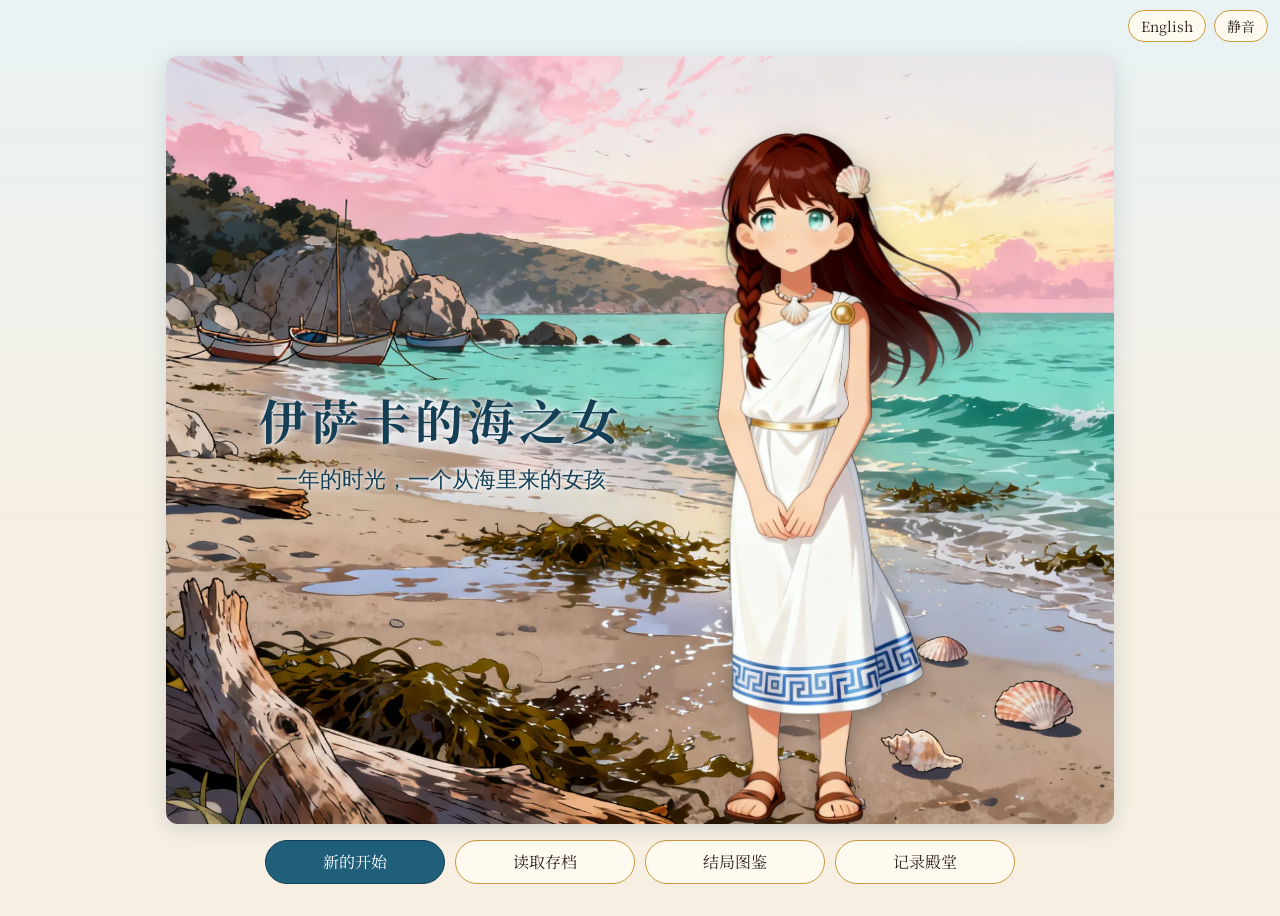
==== index.html @ 1f561f21 "Publish Ione of Ithaca (seadaughter.games) Co-Authored-By: Claude Opus 5.5 <noreply@anthropic.com> C" ====
<!doctype html>
<html lang="zh">
<head>
  <meta charset="utf-8">
  <meta name="viewport" content="width=device-width, initial-scale=1">
  <title>伊萨卡的海之女 · Ione of Ithaca</title>
    <meta name="description" content="伊萨卡的海之女 · Ione of Ithaca — 一款改编自《奥德赛》的中英双语网页养成游戏：陪伴从海里来的女孩伊俄涅度过一年，决定她会成为英雄、诗人、航海家，还是回到大海。">
  <meta property="og:title" content="伊萨卡的海之女 · Ione of Ithaca">
  <meta property="og:description" content="A bilingual raising game inspired by the Odyssey: spend a year with Ione, the girl the sea washed ashore on Ithaca.">
  <meta property="og:image" content="https://seadaughter.games/og.jpg">
  <meta property="og:url" content="https://seadaughter.games/">
  <meta name="twitter:card" content="summary_large_image">
  <link rel="icon" href="favicon.png">
  <link rel="apple-touch-icon" href="apple-touch-icon.png">
  <meta name="theme-color" content="#1f5f7a">
  <link rel="preconnect" href="https://fonts.googleapis.com">
  <link href="https://fonts.googleapis.com/css2?family=Noto+Serif+SC:wght@400;700&family=Cormorant+Garamond:wght@500;700&display=swap" rel="stylesheet">
  <link rel="stylesheet" href="css/style.css">
</head>
<body>
  <div id="topbar">
    <button id="btn-lang" data-testid="lang"></button>
    <button id="btn-mute" data-testid="mute"></button>
  </div>
  <main id="app"></main>
  <div id="toast" role="status"></div>
  <script type="module" src="js/main.js"></script>
</body>
</html>
---- css/style.css ----
:root {
  --sea: #1f5f7a; --sea-deep: #143f55; --wine: #4a1f4f;
  --sand: #f6efe2; --paper: #fffaf0; --ink: #2b2420; --muted: #7a6e62;
  --gold: #c99a3b; --meander: #2c6aa0; --good: #2f8a4f; --bad: #b0413e;
  --radius: 12px;
}
* { box-sizing: border-box; }
html, body { margin: 0; min-height: 100%; }
:root { color-scheme: light; }  /* 游戏固定使用这一套浅色画面 */
body {
  background: linear-gradient(180deg, #e9f2f4 0%, var(--sand) 60%);
  color: var(--ink);
  font-family: 'Noto Serif SC', 'Cormorant Garamond', Georgia, serif;
  font-size: 16px; line-height: 1.6;
}
body.storm { background: linear-gradient(180deg, #2a1830 0%, var(--wine) 70%); color: #f3e9f5; }
button {
  font: inherit; cursor: pointer; border: 1px solid var(--gold); background: var(--paper);
  color: var(--ink); padding: 8px 16px; border-radius: 999px; transition: transform .1s, background .2s;
}
button:hover { background: #fff3d6; }
button:active { transform: scale(.97); }
button.primary { background: var(--sea); color: #fff; border-color: var(--sea-deep); }
button.primary:hover { background: var(--sea-deep); }
button:disabled { opacity: .5; cursor: default; }
#topbar { position: fixed; top: calc(10px + env(safe-area-inset-top, 0px)); right: max(12px, env(safe-area-inset-right, 0px)); display: flex; gap: 8px; z-index: 10; }
#topbar button { padding: 4px 12px; font-size: 14px; }
#app { max-width: 980px; margin: 0 auto; padding-block: 56px 32px; padding-left: max(16px, env(safe-area-inset-left, 0px)); padding-right: max(16px, env(safe-area-inset-right, 0px)); }
.card { background: var(--paper); border-radius: var(--radius); padding: 20px; box-shadow: 0 4px 20px rgba(20,63,85,.1); border-top: 4px solid var(--meander); color: var(--ink); }
.title-screen { text-align: center; padding-top: 10vh; }
.title-screen h1 { font-size: clamp(32px, 7vw, 56px); margin: 0; color: var(--sea-deep); letter-spacing: .08em; }
.title-screen h2 { font-family: 'Cormorant Garamond', serif; font-weight: 500; color: var(--muted); margin: 4px 0 32px; }
.stack { display: flex; flex-direction: column; gap: 12px; align-items: center; }
.stack button { min-width: 200px; }
.row { display: flex; gap: 10px; flex-wrap: wrap; align-items: center; }
.home { display: grid; grid-template-columns: 300px 1fr; gap: 20px; }
@media (max-width: 720px) { .home { grid-template-columns: 1fr; } }
.portrait {
  aspect-ratio: 3/4; border-radius: var(--radius); background: linear-gradient(160deg, #cfe3ea, #f3e4c8);
  display: flex; align-items: center; justify-content: center; color: var(--muted); font-size: 14px; overflow: hidden;
}
/* 旧规则会把面板里所有图片拉伸铺满，导致家具和饰品变成竖条，已删除 */
.date { font-size: 20px; font-weight: 700; color: var(--sea-deep); }
.date small { font-family: 'Cormorant Garamond', serif; color: var(--muted); font-weight: 500; margin-left: 8px; }
.stats { display: grid; grid-template-columns: repeat(auto-fill, minmax(140px, 1fr)); gap: 6px 14px; margin-top: 12px; }
.stat { display: flex; justify-content: space-between; border-bottom: 1px dotted #d8ccb8; }
.stat.stress b { color: var(--bad); }
.plan { display: grid; grid-template-columns: repeat(auto-fill, minmax(150px, 1fr)); gap: 10px; margin: 16px 0; }
.plan label { display: flex; flex-direction: column; font-size: 14px; color: var(--muted); }
.plan select { font: inherit; font-size: 16px; padding: 6px; border-radius: 8px; border: 1px solid #d8ccb8; background: #fff; color: var(--ink); -webkit-text-fill-color: var(--ink); opacity: 1; width: 100%; }
.plan .fx { font-size: 12px; margin-top: 3px; min-height: 1.2em; }
.plan .fx i { font-style: normal; margin-right: 4px; }
.daylog { list-style: none; padding: 0; margin: 12px 0; }
.daylog li { padding: 6px 0; border-bottom: 1px dotted #d8ccb8; }
.up { color: var(--good); } .down { color: var(--bad); }
.dialogue { position: relative; min-height: 180px; }
.speaker { font-weight: 700; color: var(--sea); margin-bottom: 4px; }
.line { font-size: 18px; white-space: pre-wrap; }
.choices { display: flex; flex-direction: column; gap: 10px; margin-top: 16px; }
.choices button { text-align: left; border-radius: var(--radius); }
.ending h2 { color: var(--sea-deep); }
table { width: 100%; border-collapse: collapse; }
td, th { padding: 6px 8px; border-bottom: 1px solid #eadfcc; text-align: left; }
#toast { position: fixed; left: 50%; bottom: calc(24px + env(safe-area-inset-bottom, 0px)); transform: translateX(-50%); background: var(--ink); color: #fff; padding: 8px 16px; border-radius: 999px; opacity: 0; transition: opacity .3s; pointer-events: none; }
#toast.show { opacity: .9; }
input[type=text] { font: inherit; padding: 8px 12px; border-radius: 8px; border: 1px solid #d8ccb8; width: min(320px, 100%); }
.pets { display: grid; grid-template-columns: repeat(auto-fill, minmax(150px, 1fr)); gap: 8px; width: 100%; }
.pets button.selected { background: var(--sea); color: #fff; }
.muted { color: var(--muted); font-size: 14px; }

/* ---------- 场景与立绘 ---------- */
.scene {
  position: relative; width: 100%; aspect-ratio: 4/3; border-radius: var(--radius); overflow: hidden;
  background: #cfe3ea center / cover no-repeat; box-shadow: 0 4px 20px rgba(20,63,85,.15);
}
.scene .ione {
  position: absolute; bottom: 0; left: 50%; transform: translateX(-50%);
  height: 94%; width: auto; max-width: 90%; object-fit: contain; object-position: bottom;
  filter: drop-shadow(0 6px 10px rgba(0,0,0,.25)); animation: ione-in .35s ease-out;
}
.scene .ione.f-sad { height: 66%; }      /* 蹲坐的姿势，按站立身高缩小 */
.scene .ione.f-angry { height: 88%; }    /* 前倾的姿势 */
@keyframes ione-in { from { opacity: 0; transform: translateX(-50%) translateY(8px); } to { opacity: 1; transform: translateX(-50%); } }
/* 视觉小说式布局：始终一屏放下，按钮不会被挤出屏幕 */
:root { --screen-h: calc(100vh - 72px); }
@supports (height: 100dvh) { :root { --screen-h: calc(100dvh - 72px); } }
.vn { display: grid; grid-template-rows: minmax(150px, 1fr) auto; gap: 10px; height: var(--screen-h); min-height: 420px; }
.vn .scene { aspect-ratio: auto; height: 100%; min-height: 0; max-width: 100%; }
.vn .dialogue { min-height: 0; max-height: 58vh; overflow: auto; padding: 14px 16px; }
.vn .dialogue .choices { margin-top: 10px; gap: 8px; }
.vn .dialogue .choices button { padding: 7px 14px; }
@media (min-width: 760px) and (min-aspect-ratio: 1/1) {
  .vn { display: block; position: relative; }
  .vn .dialogue {
    position: absolute; left: 20px; right: 20px; bottom: 16px; max-height: 52%;
    background: rgba(255,250,240,.94); backdrop-filter: blur(3px); box-shadow: 0 8px 30px rgba(0,0,0,.25);
  }
  .vn .scene .ione { height: 96%; }
}
.portrait { aspect-ratio: auto; display: block; background: none; }
.portrait .scene { aspect-ratio: 3/4; }
.portrait .scene .ione { height: 92%; max-width: 100%; }
.portrait .scene .ione.f-sad { height: 64%; }
.title-screen { padding-top: 0; display: grid; grid-template-rows: minmax(200px, 1fr) auto; gap: 16px; height: var(--screen-h); min-height: 420px; }
.title-screen .scene { aspect-ratio: auto; height: 100%; width: 100%; max-width: 1000px; margin: 0 auto; }
.title-screen .stack { flex-direction: row; flex-wrap: wrap; justify-content: center; gap: 10px; }
.title-screen .stack button { min-width: 0; width: 180px; text-align: center; }
@media (max-width: 600px) { .title-screen .stack { flex-direction: column; align-items: stretch; } .title-screen .stack button { width: 100%; } }
.title-screen .scene .ione { left: 72%; height: 90%; }
.title-text {
  position: absolute; left: 0; top: 0; bottom: 0; width: 58%; display: flex; flex-direction: column; justify-content: center;
  padding: 16px; text-shadow: 0 2px 12px rgba(255,255,255,.9), 0 0 4px rgba(255,255,255,.9);
}
.title-screen .title-text h1 { font-size: clamp(24px, 5.5vw, 48px); }
.title-screen .title-text h2 { margin: 4px 0 0; color: var(--sea-deep); font-size: clamp(14px, 2.6vw, 22px); }
body.storm .card { background: rgba(255,250,240,.96); }
@media (max-width: 600px) {
  .title-text { width: 100%; justify-content: flex-start; align-items: center; text-align: center; padding-top: 14px; }
  .title-screen .scene .ione { left: 50%; height: 70%; }
}

/* ---------- 其他人物、插图、你的样子 ---------- */
.scene .npc { position: absolute; bottom: 0; left: 4%; height: 88%; width: auto; max-width: 42%; object-fit: contain; object-position: bottom;
  filter: drop-shadow(0 6px 10px rgba(0,0,0,.25)); animation: npc-in .3s ease-out; }
.scene.has-npc .ione, .scene.has-npc .ione-dressed { left: 68%; }
@keyframes npc-in { from { opacity: 0; transform: translateX(-8px); } to { opacity: 1; } }
.scene.is-cg { background-position: center; }
.scene.is-cg .npc { display: none; }
.dressed { position: relative; height: 100%; width: auto; }
.dressed img { position: absolute; }
.dressed img.base { position: relative; height: 100%; width: auto; display: block; }
.scene .ione-dressed { position: absolute; bottom: 0; left: 50%; transform: translateX(-50%); height: 96%; filter: drop-shadow(0 6px 10px rgba(0,0,0,.25)); }
.scene .furn { position: absolute; transform: translateY(-100%); filter: drop-shadow(0 4px 6px rgba(0,0,0,.2)); }
.scene .furn.slot-rug { transform: translateY(-60%); filter: none; }
.scene .furn.slot-wall { transform: translateY(-50%); filter: none; }
.pet-corner { position: absolute; right: 8px; bottom: 8px; width: 26%; max-width: 120px; aspect-ratio: 1; padding: 0; border-radius: 50%; overflow: hidden; border: 3px solid var(--paper); box-shadow: 0 4px 14px rgba(0,0,0,.25); background: var(--paper); z-index: 2; }
.pet-corner img { width: 100%; height: 100%; object-fit: cover; display: block; }
.mentors { display: flex; gap: 12px; justify-content: center; }
.mentors button { display: flex; flex-direction: column; align-items: center; gap: 4px; border-radius: var(--radius); padding: 8px 14px; }
.mentors img { height: 120px; width: auto; }
.mentors button.selected, .pets button.selected { background: var(--sea); color: #fff; }
.pets button { display: flex; align-items: center; gap: 8px; border-radius: var(--radius); }
.pets img { width: 40px; height: 40px; border-radius: 50%; object-fit: cover; }
.setup { display: flex; flex-direction: column; gap: 10px; align-items: center; }

/* ---------- 周报插图、小知识 ---------- */
.act-cg { aspect-ratio: 16/7; border-radius: 10px; background: #e8eef0 center/cover no-repeat; margin-bottom: 10px; max-width: 100%; }
.note-card { max-width: 640px; margin: 0 auto; }
.eyebrow { font-size: 12px; letter-spacing: .08em; color: var(--gold); text-transform: uppercase; font-weight: 700; margin-bottom: 4px; }
.note { background: #f4ecd9; border-left: 3px solid var(--gold); padding: 8px 12px; border-radius: 6px; font-size: 15px; }
.dream-title { position: absolute; inset: 0; display: flex; flex-direction: column; justify-content: center; align-items: center; text-align: center; color: #fff; text-shadow: 0 2px 10px rgba(0,0,0,.7); background: rgba(20,10,40,.25); padding: 16px; }
.dream-title h2 { margin: 4px 0; font-size: clamp(22px, 4vw, 36px); }
.dream-title .eyebrow { color: #f3e2b0; }
body.dream { background: linear-gradient(180deg, #23214a 0%, #3b2f5e 70%); }

/* ---------- 周末菜单、商店、换装、房间 ---------- */
.row.between { justify-content: space-between; }
.ap { font-size: 14px; color: var(--sea-deep); letter-spacing: .05em; }
.grid-buttons { display: grid; grid-template-columns: repeat(auto-fill, minmax(150px, 1fr)); gap: 8px; }
.grid-buttons button { border-radius: 10px; }
.grid-buttons small { color: var(--muted); }
.place-grid { display: grid; grid-template-columns: repeat(auto-fill, minmax(140px, 1fr)); gap: 10px; }
.place { aspect-ratio: 4/3; border-radius: 10px; background: #ddd center/cover no-repeat; display: flex; align-items: flex-end; padding: 0; overflow: hidden; }
.place span { width: 100%; background: rgba(255,250,240,.9); padding: 4px 8px; font-size: 14px; }
.item-grid { display: grid; grid-template-columns: repeat(auto-fill, minmax(130px, 1fr)); gap: 8px; }
.item-grid button { display: flex; flex-direction: column; align-items: center; gap: 4px; border-radius: 10px; padding: 8px; }
.item-grid img { width: 64px; height: 64px; object-fit: contain; }
.item-grid b { color: var(--gold); }
.tabs { display: flex; flex-wrap: wrap; gap: 6px; margin-bottom: 8px; }
.tabs button.selected { background: var(--sea); color: #fff; }
.dress-screen { display: grid; grid-template-columns: minmax(0, 1fr) minmax(0, 1.2fr); gap: 14px; align-items: start; }
.dress-stage .scene { aspect-ratio: 3/4; }
.dress-stage.wide .scene { aspect-ratio: 4/3; }
@media (max-width: 720px) { .dress-screen { grid-template-columns: 1fr; } .dress-stage .scene { aspect-ratio: 4/3; } }
.wr { margin-bottom: 10px; }
.chips { display: flex; flex-wrap: wrap; gap: 6px; margin-top: 4px; }
.chips button { font-size: 14px; padding: 4px 10px; display: flex; align-items: center; gap: 4px; }
.chips button img { width: 22px; height: 22px; object-fit: contain; }
.chips button.selected { background: var(--sea); color: #fff; }
.slot-row { display: flex; justify-content: space-between; align-items: center; gap: 10px; margin: 6px 0; }
.slot-row select { font: inherit; font-size: 15px; padding: 4px; border-radius: 8px; border: 1px solid #d8ccb8; max-width: 70%; color: var(--ink); background: #fff; }
.pet-play { display: flex; gap: 14px; align-items: center; }
.pet-big { width: 120px; height: 120px; border-radius: 50%; object-fit: cover; flex: none; }
.word-card { text-align: center; max-width: 520px; margin: 0 auto; }
.word { display: flex; flex-direction: column; align-items: center; margin: 10px 0; }
.word b { font-size: 44px; color: var(--sea-deep); }
.word span { font-family: 'Cormorant Garamond', serif; font-size: 22px; color: var(--muted); }
.table-wrap { overflow-x: auto; }

/* ---------- 小游戏 ---------- */
.minigame { max-width: 560px; margin: 0 auto; }
.mg-canvas { width: 100%; height: auto; border-radius: 10px; display: block; margin: 8px 0; touch-action: manipulation; }
.mg-bar { position: relative; height: 34px; background: #eadfcc; border-radius: 17px; margin: 14px 0; overflow: hidden; }
.mg-zone { position: absolute; top: 0; bottom: 0; background: linear-gradient(90deg, #e7c66a, #c99a3b); }
.mg-ptr { position: absolute; top: -4px; bottom: -4px; width: 4px; margin-left: -2px; background: var(--ink); border-radius: 2px; }
.mg-step { font-weight: 700; color: var(--sea-deep); }
.mg-loom { display: grid; grid-template-columns: 1fr 1fr; gap: 10px; max-width: 320px; margin: 10px auto; }
.mg-tile { aspect-ratio: 1; border-radius: 12px; border: 3px solid var(--c); background:
  repeating-linear-gradient(90deg, transparent 0 10px, rgba(255,255,255,.35) 10px 14px), var(--c); opacity: .55; transition: opacity .1s, transform .1s; }
.mg-tile.lit { opacity: 1; transform: scale(1.05); box-shadow: 0 0 18px var(--c); }
.mg-pairs { display: grid; grid-template-columns: repeat(auto-fill, minmax(120px, 1fr)); gap: 8px; }
.mg-card { min-height: 84px; border-radius: 10px; background: var(--sea); color: transparent; font-size: 14px; }
.mg-card span { visibility: hidden; }
.mg-card.up { background: var(--paper); color: var(--ink); }
.mg-card.up span { visibility: visible; }
.mg-card.done { background: #dff0e3; border-color: var(--good); }
.choices button.right { background: #dff0e3; border-color: var(--good); }
.choices button.wrong { background: #f6dede; border-color: var(--bad); }
.mg-score { font-size: 14px; color: var(--muted); }

/* ---------- 宠物站在房间里、爱心、亲密度 ---------- */
.pet-sprite { position: absolute; bottom: 2%; right: 4%; height: 32%; padding: 0; border: 0; background: none; z-index: 2; cursor: pointer; animation: pet-idle 2.6s ease-in-out infinite; transform-origin: bottom center; }
.pet-sprite:hover { background: none; }
.pet-sprite img { height: 100%; width: auto; display: block; filter: drop-shadow(0 4px 6px rgba(0,0,0,.25)); }
.pet-sprite.pet-owl { height: 15%; animation: owl-idle 4s ease-in-out infinite; } /* 位置由 placePets() 按窗台计算 */
@keyframes owl-idle { 0%, 100% { rotate: 0deg; } 40% { rotate: -6deg; } 60% { rotate: 4deg; } }
.pet-sprite.pet-tortoise { height: 16%; }
.pet-sprite.fallback img { border-radius: 50%; height: 100%; }
@keyframes pet-idle { 0%, 100% { transform: translateY(0) rotate(0) scale(1, 1); } 20% { transform: translateY(0) rotate(-3deg) scale(1.05, .95); }
  45% { transform: translateY(-8%) rotate(2deg) scale(.96, 1.05); } 70% { transform: translateY(0) rotate(3deg) scale(1.04, .96); } }
.pet-sprite.jump { animation: pet-jump .7s ease-out; }
@keyframes pet-jump { 0% { transform: scale(1.1, .85); } 35% { transform: translateY(-45%) rotate(-10deg) scale(.9, 1.15); } 70% { transform: translateY(0) rotate(6deg) scale(1.12, .88); } 100% { transform: none; } }
.pet-big.sprite { border-radius: 0; object-fit: contain; animation: pet-idle 2s ease-in-out infinite; filter: drop-shadow(0 4px 6px rgba(0,0,0,.25)); }
@media (prefers-reduced-motion: reduce) { .pet-sprite { animation: none; } }
.heart { position: absolute; color: #e2557a; font-size: 22px; pointer-events: none; animation: heart-up 1.4s ease-out forwards; z-index: 5; text-shadow: 0 1px 2px rgba(0,0,0,.2); }
@keyframes heart-up { from { opacity: 1; transform: translateY(0) scale(.8); } to { opacity: 0; transform: translateY(-70px) scale(1.3); } }
.love { display: flex; align-items: center; gap: 8px; font-size: 14px; margin: 4px 0; }
.love .track { flex: 1; height: 8px; border-radius: 4px; background: #f3e1e6; overflow: hidden; }
.love i { height: 100%; background: linear-gradient(90deg, #f2a7bb, #e2557a); display: block; }
.love b { color: #e2557a; }

/* ---------- 小游戏成绩单、解锁 ---------- */
.result-card { text-align: center; }
.big-score { font-size: 56px; font-weight: 700; color: var(--sea-deep); line-height: 1.1; }
.big-score small { font-size: 18px; color: var(--muted); }
.unlock { display: flex; align-items: center; gap: 12px; background: #fff3d6; border: 1px solid var(--gold); border-radius: 12px; padding: 10px 14px; margin: 10px 0; text-align: left; }
.unlock img { width: 64px; height: 64px; object-fit: contain; }
.unlock p { margin: 2px 0 0; }
.place span small { color: var(--muted); }

/* ---------- 房间风格 ---------- */
.room-grid { display: grid; grid-template-columns: repeat(auto-fill, minmax(170px, 1fr)); gap: 10px; }
.room-card { display: flex; flex-direction: column; gap: 4px; padding: 6px; border-radius: 12px; text-align: left; }
.room-card .thumb { aspect-ratio: 4/3; border-radius: 8px; background: #ddd center/cover no-repeat; display: block; }
.room-card small { color: var(--muted); font-size: 12px; }
.room-card.selected { background: var(--sea); color: #fff; }
.room-card.selected small { color: #dce9ef; }
.item-grid img.wide { width: 100%; height: auto; aspect-ratio: 4/3; object-fit: cover; border-radius: 8px; }

/* ---------- 怪物对峙 ---------- */
.duel-stage { position: relative; height: 230px; display: flex; align-items: center; justify-content: center; background: radial-gradient(circle, #3b3150 0%, #1d1a29 75%); border-radius: 12px; overflow: hidden; }
.duel-mon { max-height: 210px; max-width: 90%; transition: transform .25s; filter: drop-shadow(0 6px 14px rgba(0,0,0,.5)); }
.duel-mon.lunge-left { transform: translateX(-22%) scale(1.15) rotate(-6deg); }
.duel-mon.lunge-right { transform: translateX(22%) scale(1.15) rotate(6deg); }
.duel-mon.lunge-up { transform: translateY(-10%) scale(1.25); }
.duel-mon.struck { animation: struck .4s; }
@keyframes struck { 0%, 100% { filter: none; } 30% { filter: brightness(2.2) drop-shadow(0 0 12px #fff); transform: translateX(6px); } 60% { transform: translateX(-6px); } }
.duel-tell { position: absolute; top: 10px; left: 0; right: 0; text-align: center; color: #fff; font-weight: 700; font-size: 18px; text-shadow: 0 2px 6px #000; }
.duel-bars { display: flex; justify-content: space-between; margin: 8px 0; font-size: 15px; }
.duel-hearts { color: #e2557a; letter-spacing: 2px; }
.duel-mhp { color: var(--sea-deep); letter-spacing: 1px; }
.duel-keys { display: flex; gap: 8px; justify-content: center; flex-wrap: wrap; }
.duel-keys button { min-width: 60px; font-size: 20px; }
.duel-keys button.primary { font-size: 16px; }
.hidden { display: none !important; }

/* ---------- 结局揭晓：全屏插图慢慢推近，名字浮现 ---------- */
.ending-reveal { position: relative; height: var(--screen-h); min-height: 420px; border-radius: var(--radius); overflow: hidden; background: #111 center / cover no-repeat;
  animation: reveal-in 2.4s ease-out both, ken-burns 18s ease-out both; box-shadow: 0 10px 40px rgba(0,0,0,.35); }
@keyframes reveal-in { from { opacity: 0; filter: brightness(.3) blur(4px); } to { opacity: 1; filter: none; } }
@keyframes ken-burns { from { background-size: 112% auto; background-position: 50% 40%; } to { background-size: 100% auto; background-position: 50% 50%; } }
@supports not (aspect-ratio: 1) { .ending-reveal { background-size: cover; } }
.ending-reveal .reveal-text { position: absolute; left: 0; right: 0; bottom: 0; padding: 60px 24px 80px; text-align: center; color: #fff;
  background: linear-gradient(transparent, rgba(10,8,20,.75)); animation: title-in 2s 1.4s ease-out both; }
.ending-reveal h1 { margin: 4px 0 0; font-size: clamp(30px, 6vw, 56px); letter-spacing: .08em; text-shadow: 0 3px 18px rgba(0,0,0,.6); text-wrap: balance; }
.ending-reveal .eyebrow { color: #f3e2b0; }
.ending-reveal .reveal-next { position: absolute; right: 18px; bottom: 18px; animation: title-in 1s 2.6s ease-out both; }
@keyframes title-in { from { opacity: 0; transform: translateY(14px); } to { opacity: 1; transform: none; } }
@media (max-aspect-ratio: 1/1) { .ending-reveal { animation: reveal-in 2.4s ease-out both; background-size: cover; } }
@media (prefers-reduced-motion: reduce) { .ending-reveal, .ending-reveal .reveal-text, .ending-reveal .reveal-next { animation: none; } }

/* ---------- 开场引导 ---------- */
.tutorial { max-width: 680px; margin: 0 auto; }
.tutorial h2 { margin: 4px 0 8px; color: var(--sea-deep); text-wrap: balance; }
.tutorial p { line-height: 1.75; margin: 0 0 8px; }
.tut-img { aspect-ratio: 16/8; max-width: 100%; border-radius: 10px; background: #ddd center/cover no-repeat; margin-bottom: 12px; }
.tut-img.blur { filter: blur(6px) brightness(.8); }

/* ---------- 结局图鉴 ---------- */
.gallery-grid { display: grid; grid-template-columns: repeat(auto-fill, minmax(160px, 1fr)); gap: 10px; margin-top: 10px; }
.gal-card { display: flex; flex-direction: column; gap: 4px; padding: 6px; border-radius: 12px; text-align: left; background: var(--paper); border: 1px solid var(--gold); }
.gal-card .gal-img { aspect-ratio: 4/3; max-width: 100%; border-radius: 8px; background: #222 center/cover no-repeat; }
.gal-card small { color: var(--muted); font-size: 12px; line-height: 1.4; }
.gal-card.locked { border-style: dashed; border-color: #cbbfa8; }
.gal-card.locked .gal-img { filter: brightness(.15) grayscale(1) blur(3px); }
.keepsake { display: grid; gap: 12px; }
.ks-img { position: relative; aspect-ratio: 4/3; max-height: 62vh; max-width: 100%; border-radius: var(--radius); background: #111 center/cover no-repeat; box-shadow: 0 10px 30px rgba(0,0,0,.3); animation: reveal-in 1.2s ease-out both; }
.ks-stamp { position: absolute; right: 16px; top: 16px; padding: 8px 12px; border: 2px solid #f3e2b0; color: #f3e2b0; border-radius: 6px; transform: rotate(6deg); font-weight: 700; letter-spacing: .1em; text-align: center; background: rgba(20,12,30,.35); text-shadow: 0 1px 3px #000; }
.new-ending img { width: 96px; height: 72px; object-fit: cover; border-radius: 6px; }
@media (min-width: 900px) { .keepsake { grid-template-columns: 1.4fr 1fr; align-items: start; } }

/* ---------- 小游戏说明卡、对峙提示 ---------- */
.howto ol { list-style: none; padding: 0; margin: 10px 0 16px; display: flex; flex-direction: column; gap: 10px; }
.howto li { display: flex; gap: 12px; align-items: flex-start; line-height: 1.6; }
.howto .ico { flex: none; width: 34px; height: 34px; border-radius: 50%; background: #f4ecd9; border: 1px solid var(--gold); display: flex; align-items: center; justify-content: center; font-size: 17px; }
.duel-arrow { position: absolute; top: 50%; font-size: 64px; font-weight: 700; color: #ffd36b; text-shadow: 0 0 16px #ff8a3d, 0 2px 4px #000; opacity: 0; transform: translateY(-50%); pointer-events: none; }
.duel-arrow.show { opacity: 1; animation: arrow-pulse .5s ease-in-out infinite alternate; }
.duel-arrow.from-left { left: 8%; } .duel-arrow.from-right { right: 8%; } .duel-arrow.from-up { left: 50%; top: 18%; transform: translateX(-50%); }
@keyframes arrow-pulse { from { scale: 1; } to { scale: 1.25; } }
.duel-round { position: absolute; left: 10px; bottom: 8px; color: #f3e2b0; font-size: 13px; }
.duel-keys button small { font-size: 12px; display: block; }
.duel-keys button.hint, .duel-keys button.primary.hint { box-shadow: 0 0 0 3px #ffd36b, 0 0 16px #ffb03b; animation: arrow-pulse .5s ease-in-out infinite alternate; }
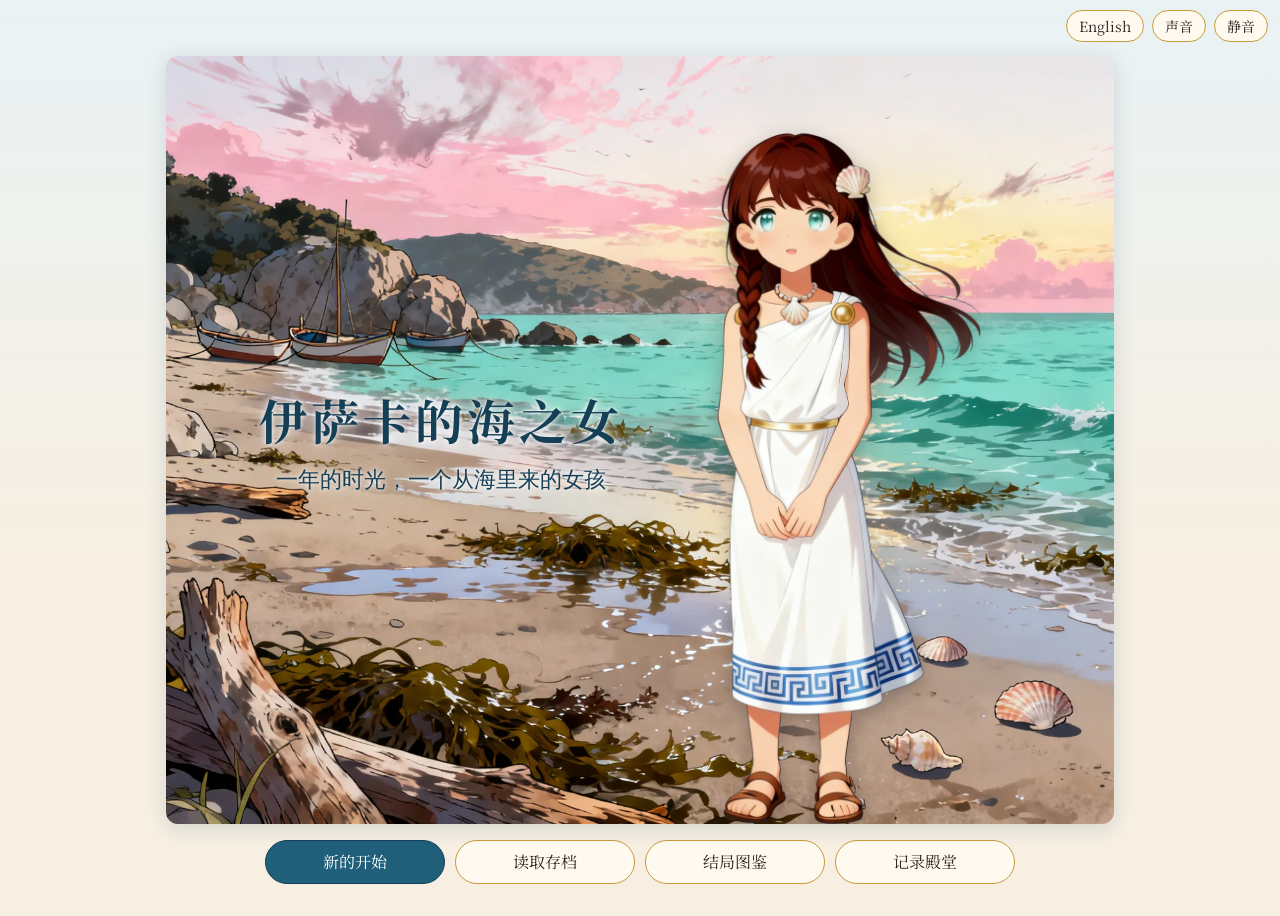
==== commit caf8d24e: "Update: cloud saves, shared hall, narration, sound panel, art fixes Co-Authored-By: Claude Opus 5.5 " ====
--- a/index.html
+++ b/index.html
@@ -20,6 +20,7 @@
 <body>
   <div id="topbar">
     <button id="btn-lang" data-testid="lang"></button>
+    <button id="btn-sound" data-testid="sound" aria-haspopup="true" aria-expanded="false"></button>
     <button id="btn-mute" data-testid="mute"></button>
   </div>
   <main id="app"></main>
--- a/css/style.css
+++ b/css/style.css
@@ -93,7 +93,7 @@
   .vn { display: block; position: relative; }
   .vn .dialogue {
     position: absolute; left: 20px; right: 20px; bottom: 16px; max-height: 52%;
-    background: rgba(255,250,240,.94); backdrop-filter: blur(3px); box-shadow: 0 8px 30px rgba(0,0,0,.25);
+    background: rgba(255,250,240,.94); backdrop-filter: blur(3px); box-shadow: 0 8px 30px rgba(0,0,0,.25); z-index: 5;
   }
   .vn .scene .ione { height: 96%; }
 }
@@ -125,6 +125,8 @@
 .scene.has-npc .ione, .scene.has-npc .ione-dressed { left: 68%; }
 @keyframes npc-in { from { opacity: 0; transform: translateX(-8px); } to { opacity: 1; } }
 .scene.is-cg { background-position: center; }
+/* 房间图：宽画面时贴底裁切（裁掉天花板而不是地板），这样她总是站在地板上，不会站到床上 */
+.scene.room { background-position: center bottom; }
 .scene.is-cg .npc { display: none; }
 .dressed { position: relative; height: 100%; width: auto; }
 .dressed img { position: absolute; }
@@ -310,3 +312,25 @@
 .duel-round { position: absolute; left: 10px; bottom: 8px; color: #f3e2b0; font-size: 13px; }
 .duel-keys button small { font-size: 12px; display: block; }
 .duel-keys button.hint, .duel-keys button.primary.hint { box-shadow: 0 0 0 3px #ffd36b, 0 0 16px #ffb03b; animation: arrow-pulse .5s ease-in-out infinite alternate; }
+
+/* 云存档 */
+.cloud-box { margin-top: 16px; padding: 12px 14px; border: 1px dashed var(--gold, #c9a24a); border-radius: 12px; background: rgba(255,255,255,.45); }
+.cloud-box p { margin: 6px 0; }
+.cloud-box code { font-size: 1.15em; letter-spacing: 2px; font-weight: 700; user-select: all; }
+
+/* 小知识朗读按钮 */
+.note-play { padding: 6px 14px; font-size: 14px; border-radius: 999px; white-space: nowrap; }
+.note-play.playing { background: var(--sea); color: #fff; }
+
+/* 声音面板 */
+#sound-panel { position: fixed; top: calc(48px + env(safe-area-inset-top, 0px)); right: max(12px, env(safe-area-inset-right, 0px)); z-index: 20;
+  width: min(260px, calc(100vw - 24px)); padding: 12px 14px; border-radius: 14px; background: var(--paper); border: 1px solid var(--gold);
+  box-shadow: 0 10px 30px rgba(0,0,0,.2); display: flex; flex-direction: column; gap: 6px; }
+#sound-panel .muted { font-size: 12px; margin: 4px 0 0; }
+.switch { display: flex; align-items: center; justify-content: space-between; gap: 12px; padding: 6px 2px; cursor: pointer; }
+.switch input { position: absolute; opacity: 0; width: 1px; height: 1px; }
+.switch i { flex: none; position: relative; width: 44px; height: 24px; border-radius: 12px; background: #cfc6b4; transition: background .2s; }
+.switch i::after { content: ''; position: absolute; top: 3px; left: 3px; width: 18px; height: 18px; border-radius: 50%; background: #fff; box-shadow: 0 1px 3px rgba(0,0,0,.3); transition: transform .2s; }
+.switch input:checked + i { background: var(--sea); }
+.switch input:checked + i::after { transform: translateX(20px); }
+.switch input:focus-visible + i { outline: 2px solid var(--meander); outline-offset: 2px; }
